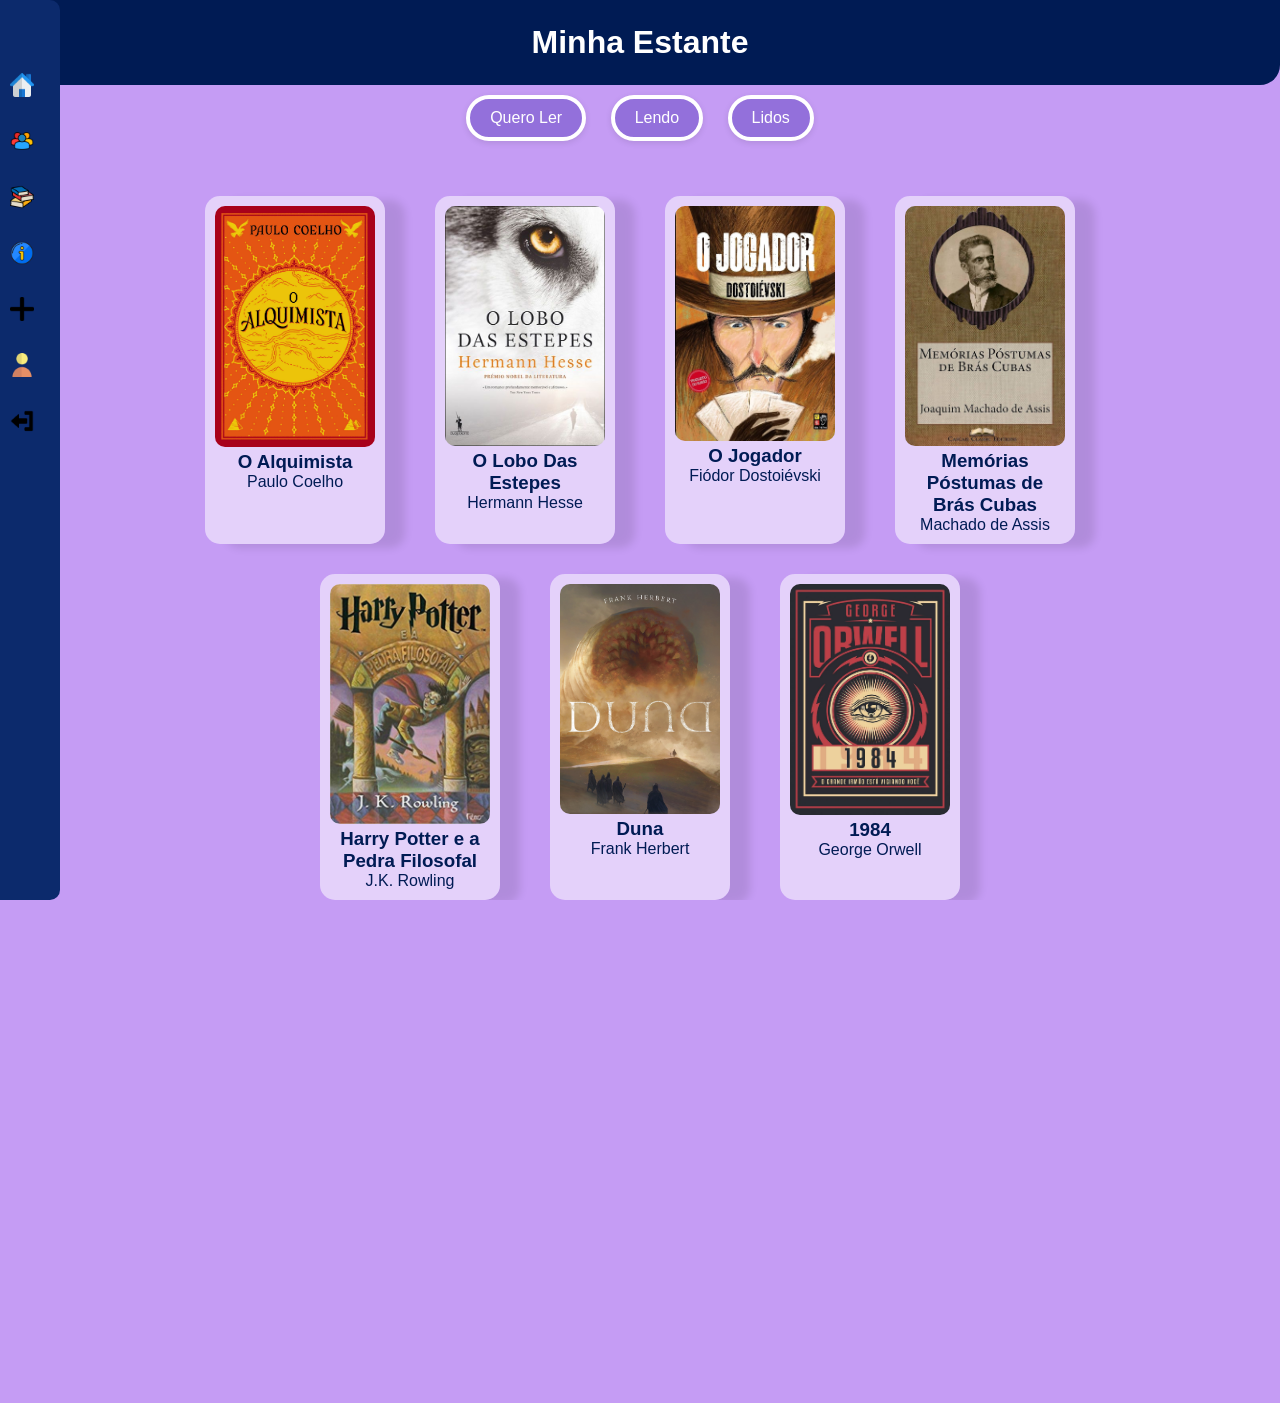
==== paginas/estante.html @ 050f7fe5 "Adição da Estante" ====
<!DOCTYPE html>
<html lang="pt-br">
  <head>
    <meta charset="UTF-8" />
    <meta name="viewport" content="width=device-width, initial-scale=1.0" />
    <title>Coleitura</title>
    <link rel="icon" href="../imagens/favicon.png" type="image/png"/>
    <link rel="stylesheet" href="../estilos/style.css" />
  </head>
  <body>
    <header>

      <h1>Minha Estante</h1>
      <div class="container">
        <div class="sidebar">
        <nav>
           <span h2 class="logo-text">CoLeitura</span>
          <ul>
            <li><a href="index.html"><img src="../imagens/pagina-inicial.png" class="icon-img" alt="Pagina Inicial"><span class="label">Início</span></a></li>
            <li><a href="grupo.html"><img src="../imagens/grupo.png" class="icon-img" alt="Criar Grupo"><span class="label">Grupos</span></a></li>
            <li><a href="estante.html"><img src="../imagens/pilha-de-livros.png" class="icon-img" alt="Livros"><span class="label">Estante</span></a></li>
            <li><a href="#sobre"><img src="../imagens/sobre.png" class="icon-img" alt="Sobre"><span class="label">Sobre</span></a></li>
            <li><a href="form.html"><img src="../imagens/criar-conta.png" class="icon-img" alt="Criar Grupo"><span class="label">Criar grupo</span></a></li>
            <li><a href="#"><img src="../imagens/perfil.png" class="icon-img" alt="Perfil"><span class="label" id="abrirModal">Perfil</span></a></li>
            <li><a href="login.html"><img src="../imagens/saida.png" class="icon-img" alt="Sair"><span class="label">Sair</span></a></li>
          </ul>
        </nav>
        </div>
      </div>

        <div id="meuModal" class="modal">
        <div class="modal-conteudo">
        <span class="fechar">&times;</span>
        <h2 id="nomeUsuarioModal"></h2>
        
        <div class="foto-container">
          <img id="fotoPreview" src="" alt="Foto do usuário">
          <input type="file" id="fotoInput" accept="image/*" />
        </div>

        <form id="editarUsuarioForm">
          <input type="email" id="emailEditar" placeholder="Email" required />
          <input type="password" id="senhaEditar" placeholder="Senha" required />
          <button type="submit">Salvar alterações</button>
        </form>
      </div>
      </div>
    </header>

    <main>

    <div class="filtros-estante">
    <button onclick="mostrarCategoria('quero-ler')">Quero Ler</button>
    <button onclick="mostrarCategoria('lendo')">Lendo</button>
    <button onclick="mostrarCategoria('lidos')">Lidos</button>
    </div>

    <div id="quero-ler" class="categoria-livros">
    <div class="card-livro">
        <img src="../imagens/Alquimista_Livro.jpg" alt="Capa do livro">
        <h3>O Alquimista</h3>
        <p> Paulo Coelho</p>
    
    <div class="overlay-sinopse">
        <p>Santiago, um jovem pastor, parte numa jornada em busca de um tesouro escondido. Ao longo do caminho, descobre o valor dos sonhos, da perseverança e das coincidências da vida.</p>
  </div>
  </div>

    <div class="card-livro">
        <img src="../imagens/LoboDasEstepes.jpg" alt="Capa do livro">
        <h3>O Lobo Das Estepes</h3>
        <p>Hermann Hesse</p>

    <div class="overlay-sinopse">
        <p>Uma profunda reflexão sobre a dualidade da natureza humana. Harry Haller sente-se dividido entre os seus instintos primitivos e a sua busca espiritual e intelectual.</p>
    </div>
    </div>

    <div class="card-livro">
        <img src="../imagens/Jogador_Livro.jpg" alt="Capa do livro">
        <h3>O Jogador</h3>
        <p>Fiódor Dostoiévski</p>

    <div class="overlay-sinopse">
        <p>Um jovem tutor torna-se obcecado pelo jogo da roleta enquanto luta com as suas paixões e vícios. Um retrato psicológico intenso sobre dependência e comportamento humano.</p>
    </div>    
    </div>

    <div class="card-livro">
        <img src="../imagens/BrasCubas_Livros.jpg" alt="Capa do livro">
        <h3>Memórias Póstumas de Brás Cubas</h3>
        <p>Machado de Assis</p>

    <div class="overlay-sinopse">
        <p>Narrado por um defunto, este clássico brasileiro mistura humor, filosofia e crítica social, enquanto Brás Cubas reflete sobre a sua vida e as suas escolhas.</p>
    </div>    
    </div>
    </div>


    <div id="lendo" class="categoria-livros">
    <div class="card-livro">
        <img src="../imagens/HarryPotter_Livro.jpg" alt="Capa do livro">
        <h3>Harry Potter e a Pedra Filosofal</h3>
        <p>J.K. Rowling</p>
    <div class="overlay-sinopse">
        <p>Harry descobre que é feiticeiro e vai estudar em Hogwarts, onde faz amigos, aprende magia e enfrenta o vilão Voldemort pela primeira vez.</p>
    </div>    
    </div>

    <div class="card-livro">
    <img src="../imagens/Duna_Livro.jpg" alt="Capa do livro">
    <h3>Duna</h3>
        <p>Frank Herbert</p>

    <div class="overlay-sinopse">
        <p>Num planeta deserto, Paul Atreides luta pelo controlo da especiaria mais valiosa do universo, enquanto enfrenta traições, profecias e batalhas épicas.</p>
    </div>
    </div>

    <div class="card-livro">
        <img src="../imagens/1984_Livro.webp" alt="Capa do livro">
        <h3>1984</h3>
        <p>George Orwell</p>
    
    <div class="overlay-sinopse">
        <p>Num futuro distópico, Winston Smith tenta resistir a um regime totalitário onde o "Grande Irmão" controla tudo, até os pensamentos.</p>
    </div>    
    </div>
    </div>

    <div id="lidos" class="categoria-livros">
    <div class="card-livro">
        <img src="../imagens/PequenoPrincipe_Livro.jpg" alt="Capa do livro">
        <h3>O Pequeno Príncipe</h3>
        <p>Antoine de Saint-Exupéry</p>

    <div class="overlay-sinopse">
        <p>Uma fábula filosófica sobre a amizade, o amor e o sentido da vida, contada através das aventuras de um pequeno príncipe vindo de outro planeta.</p>
    </div>    
    </div>

    <div class="card-livro">
    <img src="../imagens/SombraDoVento_Livro.jpg" alt="Capa do livro">
    <h3>A Sombra do Vento</h3>
        <p>Carlos Ruiz Zafón</p>

    <div class="overlay-sinopse">
        <p>Em Barcelona pós-guerra, o jovem Daniel descobre um livro esquecido e inicia uma investigação sobre o misterioso autor, desenterrando segredos perigosos. Um thriller literário repleto de mistério e emoção.</p>
    </div>
    </div>

    <div class="card-livro">
        <img src="../imagens/VelhoEMar_Livro.jpg" alt="Capa do livro">
        <h3>O Velho e o Mar</h3>
        <p>Ernest Hemingway</p>

    <div class="overlay-sinopse">
        <p>Um velho pescador luta durante dias para capturar um peixe enorme nas águas de Cuba. Uma história simples, mas com uma poderosa mensagem de resistência e dignidade.</p>
    </div>    
    </div>

    <div class="card-livro">
        <img src="../imagens/Talisma_Livro.jpg" alt="Capa do livro">
        <h3>O Talismã</h3>
        <p>Stephen King e Peter Straub</p>

    <div class="overlay-sinopse">
        <p>Um jovem atravessa mundos paralelos numa busca épica para salvar a sua mãe moribunda. Fantasia, aventura e suspense numa narrativa envolvente.</p>
    </div>    
    </div>
    </div>



    </main>

        <footer>
      <div class="container">
        <p>&copy; 2025 Coleitura</p>
        <div class="footer-nav">
          <div>👥<br />Amizades</div>
          <div>🔄<br />Conectar</div>
          <div>🏠<br />Início</div>
          <div>⭐<br />Favoritos</div>
          <div>💬<br />Mensagens</div>
        </div>
      </div>
    </footer>
    
    <script src="../js/script.js"></script>
  </body>
</html>
---- estilos/style.css ----
html, body {
  height: 100%;
  margin: 0;
  display: flex;
  flex-direction: column;
}

main {
  flex: 1;
}


:root {
  --roxoclaro: #c59cf4;
  --roxomedio: #ba89f1;
  --azulescuro: #001b54;
  --azulbotao: #001b54;
  --rosadestaque: #f799b0;
  --azulbebe: #e8e8fc;
  --branco: #ffffff;
}

* {
  margin: 0;
  padding: 0;
  box-sizing: border-box;
}

body {
  font-family: "Segoe UI", sans-serif;
  background-color: var(--roxoclaro);
  color: var(--azulescuro);
}

.sidebar {
  position: fixed;
  top: 0;
  left: 0;
  height: 100vh;
  width: 60px;
  background-color: #0c2a6c;
  overflow-x: hidden;
  overflow-y: auto; 
  transition: width 0.3s ease;
  padding-top: 20px;
  border-radius: 0 10px 10px 0;
  z-index: 1000;
}

.sidebar:hover {
  width: 180px; 
}

.sidebar ul {
  list-style-type: none;
  padding: 0;
  margin: 0;
}

.sidebar li {
  margin: 16px 0; 
}

.sidebar a {
  color: var(--branco);
  display: flex;
  align-items: center;
  font-weight: bold;
  padding: 8px 10px; 
  font-size: 0.85rem; 
  color: white;
  text-decoration: none;
  white-space: nowrap;
  border-radius: 10px;
  transition: transform 0.3s ease, box-shadow 0.3s ease;
}

.icon {
  width: 24px; 
  text-align: center;
  font-size: 18px; 
}

.icon-img {
  width: 24px;
  height: 24px;
  margin-right: 10px;
  object-fit: contain;
}

.icon-grupo-img {
  width: 30px;
  height: 30px;
 vertical-align: bottom;
  margin-right: 10px;
  object-fit: contain;
}

.label {
  opacity: 0;
  margin-left: 8px;
  font-size: 0.85rem;
  transition: opacity 0.3s ease;
}

.sidebar:hover .label {
  opacity: 1;
}

html, body {
  overflow-x: hidden;
}

.container {
  width: 100%;
  max-width: 1200px;
  margin: 0 auto;
  padding: 0 2rem;
}

header {
  background-color: var(--azulescuro);
  color: var(--branco);
  padding: 1.5rem;
  text-align: center;
  border-bottom-left-radius: 20px;
  border-bottom-right-radius: 20px;
}

nav a:hover {
  transform: scale(1.1);
  box-shadow: 0 6px 12px rgba(0, 0, 0, 0.2);
  background-color: var(--roxomedio);
}

.hero {
  background-color: var(--azulbebe);
  padding: 3rem;
  border-radius: 20px;
  margin: 2rem auto;
  text-align: center;
  box-shadow: 0 4px 8px rgba(0, 0, 0, 0.1);
  transition: transform 0.3s ease, box-shadow 0.3s ease;
  width: 100%;
}

.hero:hover {
  transform: scale(1.02);
  box-shadow: 0 8px 16px rgba(0, 0, 0, 0.2);
}

.hero h2 {
  font-size: 2rem;
  color: var(--azulescuro);
  margin-bottom: 1rem;
}

.hero p{
  font-size: 1.1rem;
}

.ilustracao {
  width: 160px;
  margin: 1rem auto;
  display: block;
}

.section {
  background-color: var(--azulbebe);
  margin: 2rem auto;
  padding: 2rem;
  border-radius: 20px;
  box-shadow: 0 4px 8px rgba(0, 0, 0, 0.1);
  transition: transform 0.3s ease, box-shadow 0.3s ease;
  width: 100%;
}

.section:hover {
  transform: scale(1.02);
  box-shadow: 0 8px 16px rgba(0, 0, 0, 0.2);
}

.section h3 {
  color: var(--azulescuro);
  margin-bottom: 1rem;
  font-size: 1.4rem;
}

.section p {
  color: var(--azulescuro);
  font-size: 1rem;
}

footer {
  margin-top: 2rem;
  background-color: var(--azulescuro);
  color: var(--branco);
  text-align: center;
  padding: 1rem;
  border-top-left-radius: 20px;
  border-top-right-radius: 20px;
}

.btn-container {
  display: flex;
  gap: 1rem; /* espaçamento entre os botões */
  width: 80%;
}

.btn {
  flex: 1; /* cada botão ocupa 50% */
  padding: 0.75rem;
  background-color: var(--azulbotao);
  color: var(--branco);
  border: none;
  text-decoration: none;
  border-radius: 10px;
  font-weight: bold;
  cursor: pointer;
  transition: transform 0.3s ease, box-shadow 0.3s ease;
}

.btn:hover {
  transform: scale(1.02);
  box-shadow: 0 8px 16px rgba(0, 0, 0, 0.2);
  background-color: #000f3d;
}




.footer-nav {
  display: flex;
  justify-content: space-around;
  padding-top: 0.5rem;
}

.footer-nav div {
  text-align: center;
  font-size: 0.8rem;
}

.modal {
  display: none;
  position: fixed;
  z-index: 999;
  left: 0;
  top: 0;
  width: 100%;
  height: 100%;
  background: rgba(0,0,0,0.6);
}

.modal-conteudo {
  background: var(--roxoclaro);
  margin: 10% auto;
  padding: 20px;
  width: 90%;
  max-width: 400px;
  border-radius: 10px;
  position: relative;
  text-align: center;
}

.fechar {
  position: absolute;
  top: 10px;
  right: 15px;
  font-size: 28px;
  cursor: pointer;
}

.foto-container {
  margin: 20px 0;
}

.foto-container img {
  width: 100px;
  height: 100px;
  border-radius: 50%;
  object-fit: cover;
  display: block;
  margin: 0 auto 10px;
}

.foto-container input {
  display: block;
  margin: 0 auto;
}

form {
  display: flex;
  flex-direction: column;
  gap: 10px;
}

input {
  padding: 8px;
  border: 1px solid #ccc;
  border-radius: 5px;
}

button {
  padding: 10px;
  border: none;
  background: var(--azulbotao);
  color: white;
  border-radius: 5px;
  cursor: pointer;
}

button.excluir {
  background: #d32f2f;
}

#pdfLivro {
  height: 100vh; /* faz o bloco ocupar a altura toda da tela */
  display: flex;
  flex-direction: column;
}

.pdf-container {
  flex: 1; /* faz o container crescer para ocupar o resto do espaço */
  overflow: hidden;
  position: relative;
}

.pdf-container iframe {
  width: 100%;
  height: 100%;
  border: none;
  position: absolute;
  top: 0;
  left: 0;
}

#sobre p, li, #grupos p{
  font-size: 1.1rem; 
}

#sobre b {
  color:#6b32ab;
}

#grupos, #sobre {
  display: flex;
  justify-content: space-between;
  align-items: center;
  gap: 2rem;
  padding: 2rem;
  background-color: #e8e9fc;
  border-radius: 15px;
  margin-top: 2rem;
  flex-wrap: wrap; /* importante para responsividade */
}

#imagem-grupo img {
  width: 100%;
  max-width: 175px;
  border-radius: 25px;
}


#texto-sobre {
  flex: 1;
  min-width: 250px;
}


#grupos ul{
  padding-left: 1.2rem;
}

.lista-e-imagem {
  display: flex;
  align-items: flex-start;
  gap: 2rem;
  margin-top: 1rem;
  flex-wrap: wrap; /* para responsividade */
}

.lista-e-imagem ul {
  list-style: none;
  padding-left: 0;
}

.lista-e-imagem li, #grupos li {
  margin-bottom: 0.5rem;
  font-size: 1.1rem;
}

#imagem-grupo-lista img {
  max-width: 250px;
  width: 100%;
  height: auto;
  border-radius: 12px;
}

#imagem-estante img{
  max-width: 230px;
  width: 100%;
  height: auto;
  border-radius: 12px;
}

.logo-text {
  font-size: 25px;
  font-weight: 600;
  margin-left: 10px;
  white-space: nowrap;
  opacity: 0;
  transition: opacity 0.3s ease;
}

.sidebar:hover .logo-text {
  opacity: 1;
}

.filtros-estante {
  margin-bottom: 30px;
  text-align: center;
}

.filtros-estante button {
  background-color: #9370DB;  
  color: white;
  border: 4px solid rgb(255, 255, 255);
  padding: 10px 20px;
  margin: 10px;
  border-radius: 25px;
  font-size: 1rem;
  box-shadow: 0 2px 6px rgba(0,0,0,0.1);
  cursor: pointer;
  transition: all 0.2s ease;
}

.filtros-estante button:hover {
  background-color: #6a0dad;
  color: white;
  transform: scale(1.08);
}


.categoria-livros {
  display: flex;
  flex-wrap: wrap;
  justify-content: center;
  gap: 20px;
}

.card-livro {
  position: relative;
  background-color:#f8f4ff9a;
  border-radius: 15px;
  box-shadow: 20px 4px 8px rgba(0,0,0,0.1);
  width: 180px;
  text-align: center;
  margin: 15px;
  padding: 10px;
  transition: transform 0.2s;
  overflow: hidden;
}

.card-livro:hover .overlay-sinopse {
  opacity: 1;
}

.card-livro:hover{
  transform: scale(1.05);
}

.card-livro img {
  width: 100%;
  height: auto;
  border-radius: 10px;
}

.overlay-sinopse {
  position: absolute;
  top: 0;
  left: 0;
  width: 100%;
  height: 100%;
  background-color: rgba(0, 0, 0, 0.79);
  color: white;
  opacity: 0;
  display: flex;
  align-items: center;
  justify-content: center;
  padding: 10px;
  text-align: center;
  transition: opacity 0.3s ease;
}
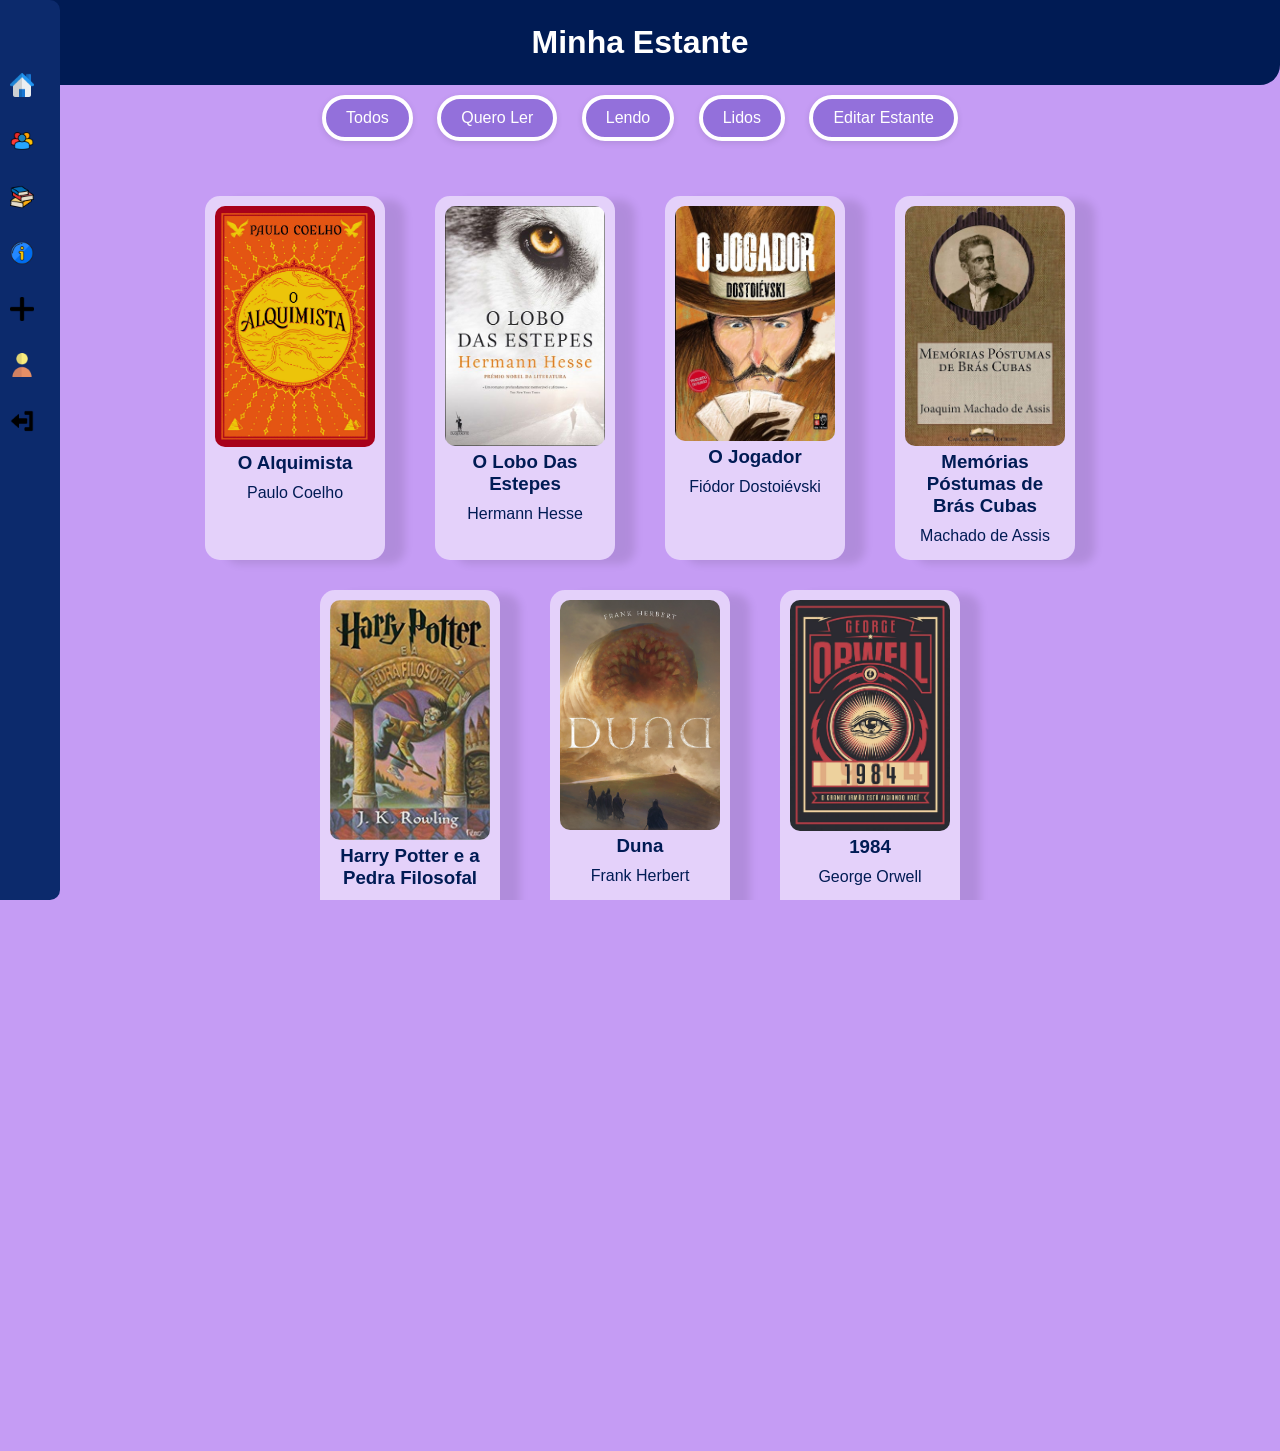
==== commit 6d370b6c: "edicao da estante e organização por categoria" ====
--- a/paginas/estante.html
+++ b/paginas/estante.html
@@ -1,193 +1,195 @@
-<!DOCTYPE html>
-<html lang="pt-br">
-  <head>
-    <meta charset="UTF-8" />
-    <meta name="viewport" content="width=device-width, initial-scale=1.0" />
-    <title>Coleitura</title>
-    <link rel="icon" href="../imagens/favicon.png" type="image/png"/>
-    <link rel="stylesheet" href="../estilos/style.css" />
-  </head>
-  <body>
-    <header>
-
-      <h1>Minha Estante</h1>
-      <div class="container">
-        <div class="sidebar">
-        <nav>
-           <span h2 class="logo-text">CoLeitura</span>
-          <ul>
-            <li><a href="index.html"><img src="../imagens/pagina-inicial.png" class="icon-img" alt="Pagina Inicial"><span class="label">Início</span></a></li>
-            <li><a href="grupo.html"><img src="../imagens/grupo.png" class="icon-img" alt="Criar Grupo"><span class="label">Grupos</span></a></li>
-            <li><a href="estante.html"><img src="../imagens/pilha-de-livros.png" class="icon-img" alt="Livros"><span class="label">Estante</span></a></li>
-            <li><a href="#sobre"><img src="../imagens/sobre.png" class="icon-img" alt="Sobre"><span class="label">Sobre</span></a></li>
-            <li><a href="form.html"><img src="../imagens/criar-conta.png" class="icon-img" alt="Criar Grupo"><span class="label">Criar grupo</span></a></li>
-            <li><a href="#"><img src="../imagens/perfil.png" class="icon-img" alt="Perfil"><span class="label" id="abrirModal">Perfil</span></a></li>
-            <li><a href="login.html"><img src="../imagens/saida.png" class="icon-img" alt="Sair"><span class="label">Sair</span></a></li>
-          </ul>
-        </nav>
-        </div>
-      </div>
-
-        <div id="meuModal" class="modal">
-        <div class="modal-conteudo">
-        <span class="fechar">&times;</span>
-        <h2 id="nomeUsuarioModal"></h2>
-        
-        <div class="foto-container">
-          <img id="fotoPreview" src="" alt="Foto do usuário">
-          <input type="file" id="fotoInput" accept="image/*" />
-        </div>
-
-        <form id="editarUsuarioForm">
-          <input type="email" id="emailEditar" placeholder="Email" required />
-          <input type="password" id="senhaEditar" placeholder="Senha" required />
-          <button type="submit">Salvar alterações</button>
-        </form>
-      </div>
-      </div>
-    </header>
-
-    <main>
-
-    <div class="filtros-estante">
-    <button onclick="mostrarCategoria('quero-ler')">Quero Ler</button>
-    <button onclick="mostrarCategoria('lendo')">Lendo</button>
-    <button onclick="mostrarCategoria('lidos')">Lidos</button>
-    </div>
-
-    <div id="quero-ler" class="categoria-livros">
-    <div class="card-livro">
-        <img src="../imagens/Alquimista_Livro.jpg" alt="Capa do livro">
-        <h3>O Alquimista</h3>
-        <p> Paulo Coelho</p>
-    
-    <div class="overlay-sinopse">
-        <p>Santiago, um jovem pastor, parte numa jornada em busca de um tesouro escondido. Ao longo do caminho, descobre o valor dos sonhos, da perseverança e das coincidências da vida.</p>
-  </div>
-  </div>
-
-    <div class="card-livro">
-        <img src="../imagens/LoboDasEstepes.jpg" alt="Capa do livro">
-        <h3>O Lobo Das Estepes</h3>
-        <p>Hermann Hesse</p>
-
-    <div class="overlay-sinopse">
-        <p>Uma profunda reflexão sobre a dualidade da natureza humana. Harry Haller sente-se dividido entre os seus instintos primitivos e a sua busca espiritual e intelectual.</p>
-    </div>
-    </div>
-
-    <div class="card-livro">
-        <img src="../imagens/Jogador_Livro.jpg" alt="Capa do livro">
-        <h3>O Jogador</h3>
-        <p>Fiódor Dostoiévski</p>
-
-    <div class="overlay-sinopse">
-        <p>Um jovem tutor torna-se obcecado pelo jogo da roleta enquanto luta com as suas paixões e vícios. Um retrato psicológico intenso sobre dependência e comportamento humano.</p>
-    </div>    
-    </div>
-
-    <div class="card-livro">
-        <img src="../imagens/BrasCubas_Livros.jpg" alt="Capa do livro">
-        <h3>Memórias Póstumas de Brás Cubas</h3>
-        <p>Machado de Assis</p>
-
-    <div class="overlay-sinopse">
-        <p>Narrado por um defunto, este clássico brasileiro mistura humor, filosofia e crítica social, enquanto Brás Cubas reflete sobre a sua vida e as suas escolhas.</p>
-    </div>    
-    </div>
-    </div>
-
-
-    <div id="lendo" class="categoria-livros">
-    <div class="card-livro">
-        <img src="../imagens/HarryPotter_Livro.jpg" alt="Capa do livro">
-        <h3>Harry Potter e a Pedra Filosofal</h3>
-        <p>J.K. Rowling</p>
-    <div class="overlay-sinopse">
-        <p>Harry descobre que é feiticeiro e vai estudar em Hogwarts, onde faz amigos, aprende magia e enfrenta o vilão Voldemort pela primeira vez.</p>
-    </div>    
-    </div>
-
-    <div class="card-livro">
-    <img src="../imagens/Duna_Livro.jpg" alt="Capa do livro">
-    <h3>Duna</h3>
-        <p>Frank Herbert</p>
-
-    <div class="overlay-sinopse">
-        <p>Num planeta deserto, Paul Atreides luta pelo controlo da especiaria mais valiosa do universo, enquanto enfrenta traições, profecias e batalhas épicas.</p>
-    </div>
-    </div>
-
-    <div class="card-livro">
-        <img src="../imagens/1984_Livro.webp" alt="Capa do livro">
-        <h3>1984</h3>
-        <p>George Orwell</p>
-    
-    <div class="overlay-sinopse">
-        <p>Num futuro distópico, Winston Smith tenta resistir a um regime totalitário onde o "Grande Irmão" controla tudo, até os pensamentos.</p>
-    </div>    
-    </div>
-    </div>
-
-    <div id="lidos" class="categoria-livros">
-    <div class="card-livro">
-        <img src="../imagens/PequenoPrincipe_Livro.jpg" alt="Capa do livro">
-        <h3>O Pequeno Príncipe</h3>
-        <p>Antoine de Saint-Exupéry</p>
-
-    <div class="overlay-sinopse">
-        <p>Uma fábula filosófica sobre a amizade, o amor e o sentido da vida, contada através das aventuras de um pequeno príncipe vindo de outro planeta.</p>
-    </div>    
-    </div>
-
-    <div class="card-livro">
-    <img src="../imagens/SombraDoVento_Livro.jpg" alt="Capa do livro">
-    <h3>A Sombra do Vento</h3>
-        <p>Carlos Ruiz Zafón</p>
-
-    <div class="overlay-sinopse">
-        <p>Em Barcelona pós-guerra, o jovem Daniel descobre um livro esquecido e inicia uma investigação sobre o misterioso autor, desenterrando segredos perigosos. Um thriller literário repleto de mistério e emoção.</p>
-    </div>
-    </div>
-
-    <div class="card-livro">
-        <img src="../imagens/VelhoEMar_Livro.jpg" alt="Capa do livro">
-        <h3>O Velho e o Mar</h3>
-        <p>Ernest Hemingway</p>
-
-    <div class="overlay-sinopse">
-        <p>Um velho pescador luta durante dias para capturar um peixe enorme nas águas de Cuba. Uma história simples, mas com uma poderosa mensagem de resistência e dignidade.</p>
-    </div>    
-    </div>
-
-    <div class="card-livro">
-        <img src="../imagens/Talisma_Livro.jpg" alt="Capa do livro">
-        <h3>O Talismã</h3>
-        <p>Stephen King e Peter Straub</p>
-
-    <div class="overlay-sinopse">
-        <p>Um jovem atravessa mundos paralelos numa busca épica para salvar a sua mãe moribunda. Fantasia, aventura e suspense numa narrativa envolvente.</p>
-    </div>    
-    </div>
-    </div>
-
-
-
-    </main>
-
-        <footer>
-      <div class="container">
-        <p>&copy; 2025 Coleitura</p>
-        <div class="footer-nav">
-          <div>👥<br />Amizades</div>
-          <div>🔄<br />Conectar</div>
-          <div>🏠<br />Início</div>
-          <div>⭐<br />Favoritos</div>
-          <div>💬<br />Mensagens</div>
-        </div>
-      </div>
-    </footer>
-    
-    <script src="../js/script.js"></script>
-  </body>
+<!DOCTYPE html>
+<html lang="pt-br">
+  <head>
+    <meta charset="UTF-8" />
+    <meta name="viewport" content="width=device-width, initial-scale=1.0" />
+    <title>Coleitura</title>
+    <link rel="icon" href="../imagens/favicon.png" type="image/png"/>
+    <link rel="stylesheet" href="../estilos/style.css" />
+  </head>
+  <body>
+    <header>
+
+      <h1>Minha Estante</h1>
+      <div class="container">
+        <div class="sidebar">
+        <nav>
+           <span h2 class="logo-text">CoLeitura</span>
+          <ul>
+            <li><a href="index.html"><img src="../imagens/pagina-inicial.png" class="icon-img" alt="Pagina Inicial"><span class="label">Início</span></a></li>
+            <li><a href="grupo.html"><img src="../imagens/grupo.png" class="icon-img" alt="Criar Grupo"><span class="label">Grupos</span></a></li>
+            <li><a href="estante.html"><img src="../imagens/pilha-de-livros.png" class="icon-img" alt="Livros"><span class="label">Estante</span></a></li>
+            <li><a href="#sobre"><img src="../imagens/sobre.png" class="icon-img" alt="Sobre"><span class="label">Sobre</span></a></li>
+            <li><a href="form.html"><img src="../imagens/criar-conta.png" class="icon-img" alt="Criar Grupo"><span class="label">Criar grupo</span></a></li>
+            <li><a href="#"><img src="../imagens/perfil.png" class="icon-img" alt="Perfil"><span class="label" id="abrirModal">Perfil</span></a></li>
+            <li><a href="login.html"><img src="../imagens/saida.png" class="icon-img" alt="Sair"><span class="label">Sair</span></a></li>
+          </ul>
+        </nav>
+        </div>
+      </div>
+
+        <div id="meuModal" class="modal">
+        <div class="modal-conteudo">
+        <span class="fechar">&times;</span>
+        <h2 id="nomeUsuarioModal"></h2>
+        
+        <div class="foto-container">
+          <img id="fotoPreview" src="" alt="Foto do usuário">
+          <input type="file" id="fotoInput" accept="image/*" />
+        </div>
+
+        <form id="editarUsuarioForm">
+          <input type="email" id="emailEditar" placeholder="Email" required />
+          <input type="password" id="senhaEditar" placeholder="Senha" required />
+          <button type="submit">Salvar alterações</button>
+        </form>
+      </div>
+      </div>
+    </header>
+
+    <main>
+
+    <div class="filtros-estante">
+    <button onclick="mostrarTodos()">Todos</button>
+    <button onclick="mostrarCategoria('quero-ler')">Quero Ler</button>
+    <button onclick="mostrarCategoria('lendo')">Lendo</button>
+    <button onclick="mostrarCategoria('lidos')">Lidos</button>
+    <button id="editarEstanteBtn">Editar Estante</button>
+    </div>
+
+    <div id="quero-ler" class="categoria-livros">
+    <div class="card-livro" data-id="alquimista">
+        <img src="../imagens/Alquimista_Livro.jpg" alt="Capa do livro">
+        <h3>O Alquimista</h3>
+        <p> Paulo Coelho</p>
+    
+    <div class="overlay-sinopse">
+        <p>Santiago, um jovem pastor, parte numa jornada em busca de um tesouro escondido. Ao longo do caminho, descobre o valor dos sonhos, da perseverança e das coincidências da vida.</p>
+  </div>
+  </div>
+
+    <div class="card-livro" data-id="lobo">
+        <img src="../imagens/LoboDasEstepes.jpg" alt="Capa do livro">
+        <h3>O Lobo Das Estepes</h3>
+        <p>Hermann Hesse</p>
+
+    <div class="overlay-sinopse">
+        <p>Uma profunda reflexão sobre a dualidade da natureza humana. Harry Haller sente-se dividido entre os seus instintos primitivos e a sua busca espiritual e intelectual.</p>
+    </div>
+    </div>
+
+    <div class="card-livro" data-id="jogador">
+        <img src="../imagens/Jogador_Livro.jpg" alt="Capa do livro">
+        <h3>O Jogador</h3>
+        <p>Fiódor Dostoiévski</p>
+
+    <div class="overlay-sinopse">
+        <p>Um jovem tutor torna-se obcecado pelo jogo da roleta enquanto luta com as suas paixões e vícios. Um retrato psicológico intenso sobre dependência e comportamento humano.</p>
+    </div>    
+    </div>
+
+    <div class="card-livro" data-id="bras-cubas">
+        <img src="../imagens/BrasCubas_Livros.jpg" alt="Capa do livro">
+        <h3>Memórias Póstumas de Brás Cubas</h3>
+        <p>Machado de Assis</p>
+
+    <div class="overlay-sinopse">
+        <p>Narrado por um defunto, este clássico brasileiro mistura humor, filosofia e crítica social, enquanto Brás Cubas reflete sobre a sua vida e as suas escolhas.</p>
+    </div>    
+    </div>
+    </div>
+
+
+    <div id="lendo" class="categoria-livros">
+    <div class="card-livro" data-id="harry-potter">
+        <img src="../imagens/HarryPotter_Livro.jpg" alt="Capa do livro">
+        <h3>Harry Potter e a Pedra Filosofal</h3>
+        <p>J.K. Rowling</p>
+    <div class="overlay-sinopse">
+        <p>Harry descobre que é feiticeiro e vai estudar em Hogwarts, onde faz amigos, aprende magia e enfrenta o vilão Voldemort pela primeira vez.</p>
+    </div>    
+    </div>
+
+    <div class="card-livro" data-id="duna">
+    <img src="../imagens/Duna_Livro.jpg" alt="Capa do livro">
+    <h3>Duna</h3>
+        <p>Frank Herbert</p>
+
+    <div class="overlay-sinopse">
+        <p>Num planeta deserto, Paul Atreides luta pelo controlo da especiaria mais valiosa do universo, enquanto enfrenta traições, profecias e batalhas épicas.</p>
+    </div>
+    </div>
+
+    <div class="card-livro" data-id="1984">
+        <img src="../imagens/1984_Livro.webp" alt="Capa do livro">
+        <h3>1984</h3>
+        <p>George Orwell</p>
+    
+    <div class="overlay-sinopse">
+        <p>Num futuro distópico, Winston Smith tenta resistir a um regime totalitário onde o "Grande Irmão" controla tudo, até os pensamentos.</p>
+    </div>    
+    </div>
+    </div>
+
+    <div id="lidos" class="categoria-livros">
+    <div class="card-livro" data-id="principe">
+        <img src="../imagens/PequenoPrincipe_Livro.jpg" alt="Capa do livro">
+        <h3>O Pequeno Príncipe</h3>
+        <p>Antoine de Saint-Exupéry</p>
+
+    <div class="overlay-sinopse">
+        <p>Uma fábula filosófica sobre a amizade, o amor e o sentido da vida, contada através das aventuras de um pequeno príncipe vindo de outro planeta.</p>
+    </div>    
+    </div>
+
+    <div class="card-livro" data-id="sombra">
+    <img src="../imagens/SombraDoVento_Livro.jpg" alt="Capa do livro">
+    <h3>A Sombra do Vento</h3>
+        <p>Carlos Ruiz Zafón</p>
+
+    <div class="overlay-sinopse">
+        <p>Em Barcelona pós-guerra, o jovem Daniel descobre um livro esquecido e inicia uma investigação sobre o misterioso autor, desenterrando segredos perigosos. Um thriller literário repleto de mistério e emoção.</p>
+    </div>
+    </div>
+
+    <div class="card-livro" data-id="velho-mar">
+        <img src="../imagens/VelhoEMar_Livro.jpg" alt="Capa do livro">
+        <h3>O Velho e o Mar</h3>
+        <p>Ernest Hemingway</p>
+
+    <div class="overlay-sinopse">
+        <p>Um velho pescador luta durante dias para capturar um peixe enorme nas águas de Cuba. Uma história simples, mas com uma poderosa mensagem de resistência e dignidade.</p>
+    </div>    
+    </div>
+
+    <div class="card-livro" data-id="talisma">
+        <img src="../imagens/Talisma_Livro.jpg" alt="Capa do livro">
+        <h3>O Talismã</h3>
+        <p>Stephen King e Peter Straub</p>
+
+    <div class="overlay-sinopse">
+        <p>Um jovem atravessa mundos paralelos numa busca épica para salvar a sua mãe moribunda. Fantasia, aventura e suspense numa narrativa envolvente.</p>
+    </div>    
+    </div>
+    </div>
+
+
+
+    </main>
+
+        <footer>
+      <div class="container">
+        <p>&copy; 2025 Coleitura</p>
+        <div class="footer-nav">
+          <div>👥<br />Amizades</div>
+          <div>🔄<br />Conectar</div>
+          <div>🏠<br />Início</div>
+          <div>⭐<br />Favoritos</div>
+          <div>💬<br />Mensagens</div>
+        </div>
+      </div>
+    </footer>
+    
+    <script src="../js/script.js"></script>
+  </body>
 </html>
--- a/estilos/style.css
+++ b/estilos/style.css
@@ -440,7 +440,6 @@
   transform: scale(1.08);
 }
 
-
 .categoria-livros {
   display: flex;
   flex-wrap: wrap;
@@ -449,6 +448,9 @@
 }
 
 .card-livro {
+  display: flex;
+  flex-direction: column; /*imagem em cima e texto embaixo */
+  align-items: center;
   position: relative;
   background-color:#f8f4ff9a;
   border-radius: 15px;
@@ -457,9 +459,15 @@
   text-align: center;
   margin: 15px;
   padding: 10px;
-  transition: transform 0.2s;
+  transition: transform 0.3s ease;
   overflow: hidden;
 }
+
+.card-livro h3,
+.card-livro p {
+  margin: 5px 0;
+}
+
 
 .card-livro:hover .overlay-sinopse {
   opacity: 1;
@@ -492,8 +500,17 @@
   transition: opacity 0.3s ease;
 }
 
-
-
-
-
-
+.categoriaSelect {
+  margin-top: 10px;
+  padding: 4px;
+  font-size: 0.9em;
+}
+
+.card-livro.modo-edicao .overlay-sinopse {
+  display: none !important;
+}
+
+.card-livro.modo-edicao {
+  border: 1px dashed #ccc;
+  padding-bottom: 10px;
+}
